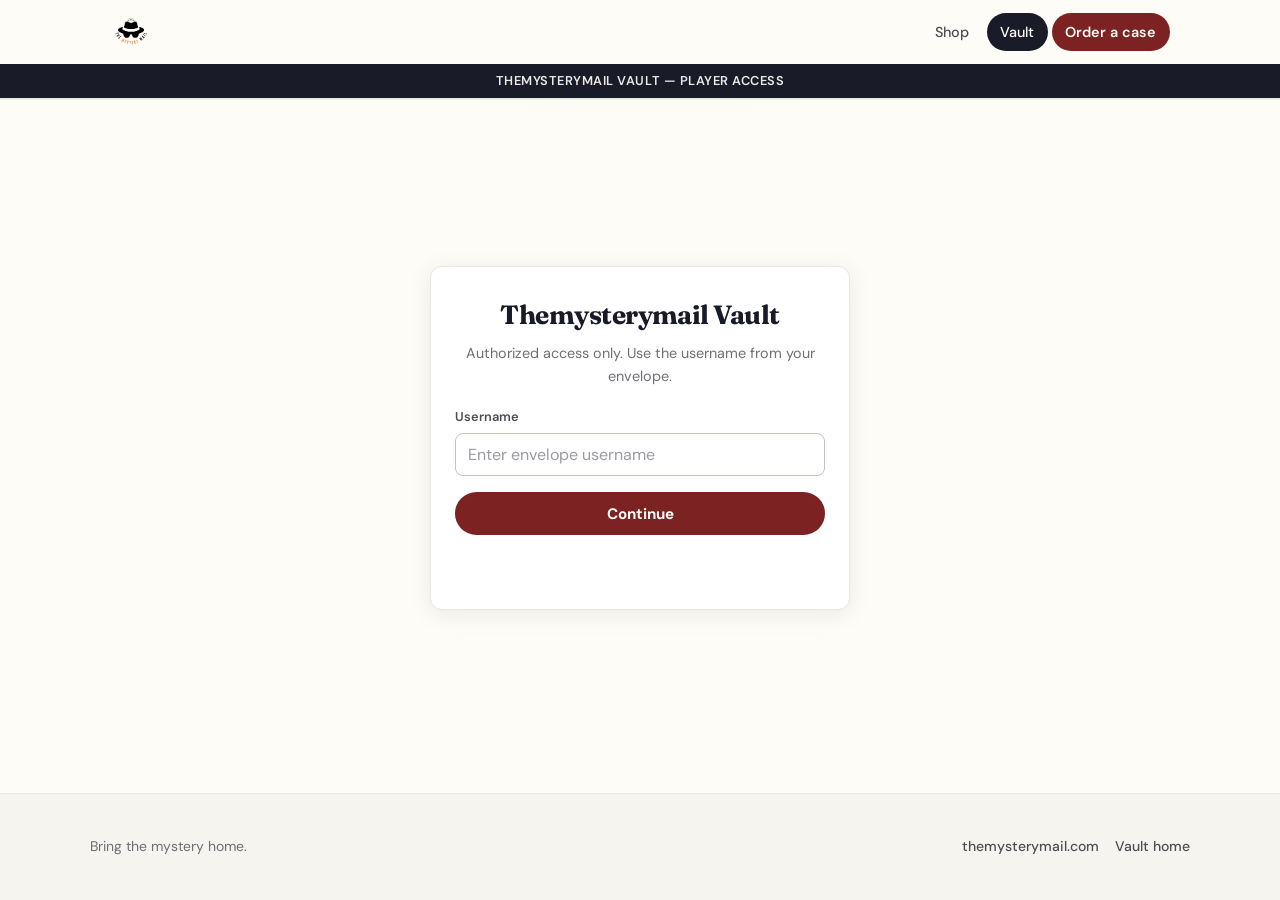
==== themysterymail-vault/index.html @ b169aaae "Initial commit: Themysterymail Vault, brand assets, and project docs Made-with: Cursor" ====
<!DOCTYPE html>
<html lang="en">
  <head>
    <meta charset="utf-8" />
    <meta name="viewport" content="width=device-width, initial-scale=1" />
    <title>Vault — The Mystery Mail</title>
    <link rel="icon" href="images/favicon.png" type="image/png" />
    <link rel="preconnect" href="https://fonts.googleapis.com" />
    <link rel="preconnect" href="https://fonts.gstatic.com" crossorigin />
    <link
      href="https://fonts.googleapis.com/css2?family=DM+Sans:ital,opsz,wght@0,9..40,400;0,9..40,500;0,9..40,600;0,9..40,700;1,9..40,400&family=Fraunces:ital,opsz,wght@0,9..144,600;0,9..144,700;1,9..144,600&display=swap"
      rel="stylesheet"
    />
    <link rel="stylesheet" href="css/vault.css" />
  </head>
  <body>
    <header class="site-header">
      <div class="site-header__row">
        <a class="site-logo" href="https://www.themysterymail.com" target="_blank" rel="noopener noreferrer">
          <img class="site-logo__img" src="images/logo.png" width="220" height="48" alt="The Mystery Mail" />
        </a>
        <nav class="site-nav" aria-label="Main">
          <a href="https://www.themysterymail.com" target="_blank" rel="noopener noreferrer">Shop</a>
          <a href="index.html" class="is-active">Vault</a>
          <a class="btn-nav" href="https://www.themysterymail.com" target="_blank" rel="noopener noreferrer">Order a case</a>
        </nav>
      </div>
      <div class="site-strip"><span>Themysterymail Vault — player access</span></div>
    </header>

    <div class="site-main">
      <div class="vault-shell">
        <div class="vault-card">
          <div class="vault-brand">
            <h1>Themysterymail Vault</h1>
            <p>Authorized access only. Use the username from your envelope.</p>
          </div>
          <form id="username-form" novalidate>
            <label for="username">Username</label>
            <input
              id="username"
              name="username"
              type="text"
              autocomplete="username"
              spellcheck="false"
              placeholder="Enter envelope username"
              required
            />
            <button type="submit" class="btn">Continue</button>
            <p id="msg" class="msg error" role="alert"></p>
          </form>
        </div>
      </div>
    </div>

    <footer class="site-footer">
      <div class="site-footer__inner">
        <p>Bring the mystery home.</p>
        <div class="site-footer__links">
          <a href="https://www.themysterymail.com" target="_blank" rel="noopener noreferrer">themysterymail.com</a>
          <a href="index.html">Vault home</a>
        </div>
      </div>
    </footer>

    <script src="js/vault-core.js"></script>
    <script>
      (async function () {
        const form = document.getElementById("username-form");
        const msg = document.getElementById("msg");
        let data;
        try {
          data = await loadGames();
        } catch (e) {
          msg.textContent =
            "Could not load configuration. Serve this folder over HTTP (e.g. npx serve) or deploy to Netlify.";
          form.querySelector("button").disabled = true;
          return;
        }

        form.addEventListener("submit", function (e) {
          e.preventDefault();
          msg.textContent = "";
          const raw = document.getElementById("username").value;
          const want = raw.trim().toUpperCase();
          if (!want) {
            msg.textContent = "Enter your username.";
            return;
          }
          const game = (data.games || []).find(
            (g) => String(g.username || "").trim().toUpperCase() === want
          );
          if (!game) {
            msg.textContent = "Unknown username. Check your envelope and try again.";
            return;
          }
          setUserGate(game.id);
          window.location.href = "password.html?game=" + encodeURIComponent(game.id);
        });
      })();
    </script>
  </body>
</html>
---- themysterymail-vault/css/vault.css ----
/* Theme aligned with www.themysterymail.com (Wix export palette: cream paper, ink navy, maroon accent) */
:root {
  --tmm-cream: #fdfcf7;
  --tmm-cream-2: #f5f4ee;
  --tmm-ink: #1a1b29;
  --tmm-ink-soft: #4d4d54;
  --tmm-muted: #6e6e76;
  --tmm-maroon: #7d2222;
  --tmm-maroon-hover: #5c1818;
  --tmm-border: #e8e7e0;
  --tmm-border-strong: #c6c5bd;
  --tmm-white: #ffffff;
  --tmm-focus: #116dff;
  --tmm-success: #1f6b45;
  --tmm-error: #a32030;
  --tmm-radius: 12px;
  --tmm-radius-sm: 8px;
  --tmm-header-h: 64px;
  --tmm-strip-h: 40px;
  --font-body: "DM Sans", "Helvetica Neue", Helvetica, Arial, sans-serif;
  --font-display: "Fraunces", Georgia, "Times New Roman", serif;
  --shadow-card: 0 4px 24px rgba(26, 27, 41, 0.08);
  --shadow-header: 0 1px 0 rgba(26, 27, 41, 0.06);
}

*,
*::before,
*::after {
  box-sizing: border-box;
}

html {
  scroll-behavior: smooth;
}

body {
  margin: 0;
  min-height: 100vh;
  display: flex;
  flex-direction: column;
  font-family: var(--font-body);
  font-size: 1rem;
  line-height: 1.55;
  color: var(--tmm-ink);
  background: var(--tmm-cream);
  background-image: radial-gradient(ellipse 100% 80% at 50% -30%, rgba(125, 34, 34, 0.06), transparent 55%);
}

a {
  color: var(--tmm-maroon);
  text-decoration: none;
}

a:hover {
  text-decoration: underline;
}

a:focus-visible,
button:focus-visible,
input:focus-visible,
textarea:focus-visible,
summary:focus-visible,
.file-row:focus-visible {
  outline: 2px solid var(--tmm-focus);
  outline-offset: 2px;
}

/* —— Site header (The Mystery Mail) —— */
.site-header {
  position: sticky;
  top: 0;
  z-index: 100;
  background: rgba(253, 252, 247, 0.92);
  backdrop-filter: blur(10px);
  border-bottom: 1px solid var(--tmm-border);
  box-shadow: var(--shadow-header);
}

.site-header__row {
  max-width: 1100px;
  margin: 0 auto;
  padding: 0 1.25rem;
  min-height: var(--tmm-header-h);
  display: flex;
  align-items: center;
  justify-content: space-between;
  gap: 1rem;
}

.site-logo {
  display: inline-flex;
  align-items: center;
  text-decoration: none;
  line-height: 0;
}

.site-logo:hover {
  text-decoration: none;
  opacity: 0.92;
}

.site-logo__img {
  display: block;
  height: 42px;
  width: auto;
  max-width: min(52vw, 220px);
  object-fit: contain;
}

.site-nav {
  display: flex;
  align-items: center;
  gap: 0.25rem;
}

.site-nav a {
  padding: 0.5rem 0.85rem;
  border-radius: 999px;
  font-size: 0.9rem;
  font-weight: 500;
  color: var(--tmm-ink-soft);
  text-decoration: none;
}

.site-nav a:hover {
  background: var(--tmm-cream-2);
  color: var(--tmm-ink);
  text-decoration: none;
}

.site-nav a.is-active {
  background: var(--tmm-ink);
  color: var(--tmm-cream);
}

.site-nav a.btn-nav {
  background: var(--tmm-maroon);
  color: var(--tmm-cream);
  font-weight: 600;
}

.site-nav a.btn-nav:hover {
  background: var(--tmm-maroon-hover);
  color: var(--tmm-cream);
}

.site-strip {
  background: var(--tmm-ink);
  color: var(--tmm-cream);
  text-align: center;
  font-size: 0.8rem;
  letter-spacing: 0.04em;
  text-transform: uppercase;
  padding: 0.45rem 1rem;
  font-weight: 600;
}

.site-strip span {
  opacity: 0.92;
}

.site-main {
  flex: 1;
  display: flex;
  flex-direction: column;
}

/* —— Footer —— */
.site-footer {
  margin-top: auto;
  border-top: 1px solid var(--tmm-border);
  background: var(--tmm-cream-2);
  padding: 1.75rem 1.25rem;
}

.site-footer__inner {
  max-width: 1100px;
  margin: 0 auto;
  display: flex;
  flex-wrap: wrap;
  align-items: center;
  justify-content: space-between;
  gap: 1rem;
  font-size: 0.875rem;
  color: var(--tmm-muted);
}

.site-footer__links {
  display: flex;
  flex-wrap: wrap;
  gap: 1rem;
}

.site-footer a {
  color: var(--tmm-ink-soft);
  font-weight: 500;
}

.site-footer a:hover {
  color: var(--tmm-maroon);
}

/* —— Vault content —— */
.vault-shell {
  flex: 1;
  display: flex;
  flex-direction: column;
  align-items: center;
  justify-content: center;
  padding: 2rem 1.25rem 3rem;
}

.vault-card--wide {
  width: min(100%, 640px);
}

.vault-card {
  width: min(100%, 420px);
  background: var(--tmm-white);
  border: 1px solid var(--tmm-border);
  border-radius: var(--tmm-radius);
  padding: 1.75rem 1.5rem;
  box-shadow: var(--shadow-card);
}

.vault-brand {
  text-align: center;
  margin-bottom: 1.25rem;
}

.vault-brand h1 {
  margin: 0 0 0.4rem;
  font-family: var(--font-display);
  font-size: 1.65rem;
  font-weight: 700;
  letter-spacing: -0.02em;
  color: var(--tmm-ink);
}

.vault-brand p {
  margin: 0;
  font-size: 0.9rem;
  color: var(--tmm-muted);
}

label {
  display: block;
  font-size: 0.8rem;
  font-weight: 600;
  color: var(--tmm-ink-soft);
  margin-bottom: 0.35rem;
}

input[type="text"],
input[type="password"],
textarea {
  width: 100%;
  padding: 0.65rem 0.75rem;
  border-radius: var(--tmm-radius-sm);
  border: 1px solid var(--tmm-border-strong);
  background: var(--tmm-white);
  color: var(--tmm-ink);
  font-size: 1rem;
  font-family: var(--font-body);
}

input[type="text"] {
  text-transform: uppercase;
}

input[type="text"]::placeholder {
  text-transform: none;
  color: #9a9aa3;
}

.btn {
  display: inline-flex;
  align-items: center;
  justify-content: center;
  width: 100%;
  margin-top: 1rem;
  padding: 0.72rem 1rem;
  border: none;
  border-radius: 999px;
  background: var(--tmm-maroon);
  color: var(--tmm-cream);
  font-weight: 700;
  font-size: 0.95rem;
  font-family: var(--font-body);
  cursor: pointer;
  transition: background 0.15s ease;
}

.btn:hover {
  background: var(--tmm-maroon-hover);
}

.btn-outline {
  background: transparent;
  color: var(--tmm-maroon);
  border: 2px solid var(--tmm-maroon);
}

.btn-outline:hover {
  background: rgba(125, 34, 34, 0.06);
}

.msg {
  margin-top: 0.75rem;
  font-size: 0.875rem;
  min-height: 1.25rem;
}

.msg.error {
  color: var(--tmm-error);
}

.msg.ok {
  color: var(--tmm-success);
}

.password-grid {
  display: grid;
  grid-template-columns: repeat(auto-fill, minmax(2.75rem, 1fr));
  gap: 0.5rem;
  margin-top: 0.5rem;
  max-width: 100%;
}

.password-grid input {
  text-align: center;
  font-size: 0.95rem;
  font-weight: 700;
  padding: 0.55rem 0.25rem;
  text-transform: uppercase;
}

.hint {
  font-size: 0.78rem;
  color: var(--tmm-muted);
  margin-top: 0.75rem;
}

.back {
  display: inline-block;
  margin-top: 1rem;
  font-size: 0.875rem;
  color: var(--tmm-muted);
}

.back:hover {
  color: var(--tmm-maroon);
}

.sr-only {
  position: absolute;
  width: 1px;
  height: 1px;
  padding: 0;
  margin: -1px;
  overflow: hidden;
  clip: rect(0, 0, 0, 0);
  border: 0;
}

/* —— Directory page: outer frame + in-world window —— */
.page-directory .site-main {
  padding: 1rem 1.25rem 1.5rem;
}

.directory-frame {
  flex: 1;
  max-width: 1100px;
  width: 100%;
  margin: 0 auto;
  min-height: min(70vh, 720px);
  display: flex;
  flex-direction: column;
  border-radius: var(--tmm-radius);
  overflow: hidden;
  border: 1px solid var(--tmm-border-strong);
  box-shadow: var(--shadow-card);
}

.desktop {
  flex: 1;
  display: flex;
  flex-direction: column;
  min-height: 0;
  background: #ece9e2;
}

.win-titlebar {
  display: flex;
  align-items: center;
  gap: 0.5rem;
  padding: 0.4rem 0.65rem;
  background: linear-gradient(180deg, #2c3350 0%, #1a1b29 100%);
  border-bottom: 1px solid #000;
  font-size: 0.8rem;
  user-select: none;
  color: #e8ecf4;
}

.win-titlebar .icon {
  width: 14px;
  height: 14px;
  background: var(--tmm-maroon);
  border-radius: 2px;
}

.win-titlebar span.title {
  flex: 1;
  font-weight: 600;
}

.win-btns {
  display: flex;
  gap: 6px;
}

.win-btns button {
  width: 12px;
  height: 12px;
  border-radius: 2px;
  border: none;
  padding: 0;
  cursor: default;
}

.win-btns .min {
  background: #f0c14a;
}
.win-btns .max {
  background: #2ecc71;
}
.win-btns .close {
  background: #e74c3c;
}

.explorer-body {
  flex: 1;
  display: flex;
  min-height: 0;
}

.explorer-sidebar {
  width: 200px;
  background: #f7f6f2;
  border-right: 1px solid var(--tmm-border-strong);
  padding: 0.5rem 0;
  font-size: 0.8rem;
}

.explorer-sidebar .tree-label {
  padding: 0.35rem 0.75rem;
  color: var(--tmm-muted);
  text-transform: uppercase;
  font-size: 0.65rem;
  letter-spacing: 0.06em;
}

.explorer-sidebar .tree-item {
  padding: 0.4rem 0.75rem;
  color: var(--tmm-ink);
  cursor: default;
}

.explorer-sidebar .tree-item.active {
  background: rgba(125, 34, 34, 0.1);
  border-left: 3px solid var(--tmm-maroon);
  font-weight: 600;
}

.explorer-main {
  flex: 1;
  background: #fff;
  color: #1a1a1a;
  padding: 1rem;
  overflow: auto;
}

.explorer-toolbar {
  font-size: 0.75rem;
  color: #555;
  margin-bottom: 1rem;
  padding-bottom: 0.5rem;
  border-bottom: 1px solid #ddd;
}

.file-row {
  display: flex;
  align-items: center;
  gap: 0.5rem;
  padding: 0.45rem 0.5rem;
  border-radius: 4px;
  cursor: pointer;
  max-width: 280px;
}

.file-row:hover {
  background: #f0f4fa;
}

.file-icon {
  width: 32px;
  height: 36px;
  background: linear-gradient(135deg, #fff 40%, #e8edf5);
  border: 1px solid #b0c4de;
  border-radius: 2px;
  font-size: 0.55rem;
  display: grid;
  place-items: center;
  color: #2a4a6e;
  font-weight: 700;
}

.modal-overlay {
  position: fixed;
  inset: 0;
  background: rgba(26, 27, 41, 0.45);
  display: flex;
  align-items: center;
  justify-content: center;
  padding: 1rem;
  z-index: 200;
}

.modal-notepad {
  width: min(100%, 520px);
  background: #f0f0c8;
  border: 1px solid #8b8b6a;
  border-radius: 4px;
  box-shadow: 0 12px 40px rgba(0, 0, 0, 0.35);
  overflow: hidden;
}

.modal-notepad .np-titlebar {
  background: #fff;
  padding: 0.35rem 0.6rem;
  font-size: 0.8rem;
  border-bottom: 1px solid #ccc;
  display: flex;
  justify-content: space-between;
  align-items: center;
  color: var(--tmm-ink);
}

.modal-notepad textarea {
  width: 100%;
  min-height: 220px;
  border: none;
  background: #f0f0c8;
  font-family: Consolas, "Courier New", monospace;
  font-size: 0.9rem;
  padding: 0.75rem;
  resize: vertical;
  color: #1a1a1a;
}

.modal-notepad .np-close {
  background: var(--tmm-maroon);
  color: #fff;
  border: none;
  width: 28px;
  height: 26px;
  border-radius: 4px;
  cursor: pointer;
  font-size: 1rem;
  line-height: 1;
}

@media (max-width: 640px) {
  .site-nav a {
    padding: 0.45rem 0.55rem;
    font-size: 0.82rem;
  }

  .site-logo__img {
    height: 34px;
    max-width: min(48vw, 200px);
  }
}

@media (prefers-reduced-motion: reduce) {
  *,
  *::before,
  *::after {
    animation-duration: 0.01ms !important;
    transition-duration: 0.01ms !important;
  }

  html {
    scroll-behavior: auto;
  }
}
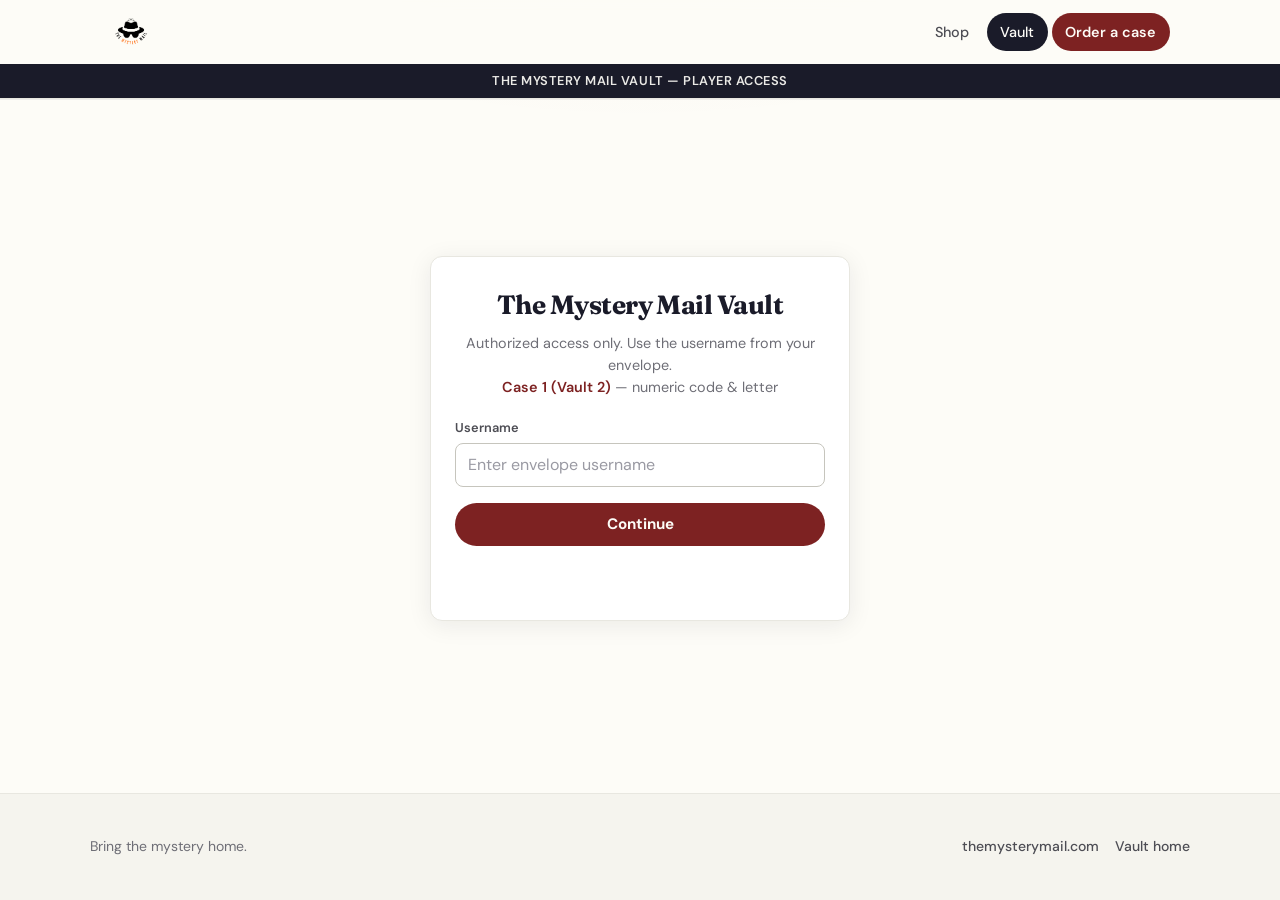
==== commit d9fa34ff: "Rebrand to The Mystery Mail Vault; add Case 1 (Vault 2) numeric page and letter reveal Made-with: Cu" ====
--- a/themysterymail-vault/index.html
+++ b/themysterymail-vault/index.html
@@ -25,15 +25,19 @@
           <a class="btn-nav" href="https://www.themysterymail.com" target="_blank" rel="noopener noreferrer">Order a case</a>
         </nav>
       </div>
-      <div class="site-strip"><span>Themysterymail Vault — player access</span></div>
+      <div class="site-strip"><span>The Mystery Mail Vault — player access</span></div>
     </header>
 
     <div class="site-main">
       <div class="vault-shell">
         <div class="vault-card">
           <div class="vault-brand">
-            <h1>Themysterymail Vault</h1>
+            <h1>The Mystery Mail Vault</h1>
             <p>Authorized access only. Use the username from your envelope.</p>
+            <p class="vault-alt-entry">
+              <a href="case-1-vault-2.html">Case 1 (Vault 2)</a>
+              <span class="vault-alt-entry__meta"> — numeric code &amp; letter</span>
+            </p>
           </div>
           <form id="username-form" novalidate>
             <label for="username">Username</label>
--- a/themysterymail-vault/css/vault.css
+++ b/themysterymail-vault/css/vault.css
@@ -519,23 +519,34 @@
   position: fixed;
   inset: 0;
   background: rgba(26, 27, 41, 0.45);
-  display: flex;
-  align-items: center;
-  justify-content: center;
   padding: 1rem;
   z-index: 200;
+  display: flex;
+  align-items: center;
+  justify-content: center;
+  overflow-y: auto;
+  -webkit-overflow-scrolling: touch;
+}
+
+.modal-overlay[hidden] {
+  display: none !important;
 }
 
 .modal-notepad {
   width: min(100%, 520px);
+  max-width: 100%;
   background: #f0f0c8;
   border: 1px solid #8b8b6a;
   border-radius: 4px;
   box-shadow: 0 12px 40px rgba(0, 0, 0, 0.35);
   overflow: hidden;
+  display: flex;
+  flex-direction: column;
+  max-height: min(90vh, 640px);
 }
 
 .modal-notepad .np-titlebar {
+  flex-shrink: 0;
   background: #fff;
   padding: 0.35rem 0.6rem;
   font-size: 0.8rem;
@@ -546,16 +557,69 @@
   color: var(--tmm-ink);
 }
 
-.modal-notepad textarea {
+.modal-notepad .np-body-wrap {
+  flex: 1;
+  min-height: 0;
+  overflow: auto;
+  -webkit-overflow-scrolling: touch;
+  background: #f0f0c8;
+}
+
+.modal-notepad .np-body {
+  margin: 0;
   width: 100%;
-  min-height: 220px;
+  min-height: 200px;
   border: none;
-  background: #f0f0c8;
-  font-family: Consolas, "Courier New", monospace;
-  font-size: 0.9rem;
-  padding: 0.75rem;
-  resize: vertical;
-  color: #1a1a1a;
+  background: transparent;
+  font-family: Consolas, "Courier New", ui-monospace, monospace;
+  font-size: 0.95rem;
+  line-height: 1.5;
+  padding: 0.85rem 0.9rem;
+  color: #0d0d0d;
+  white-space: pre-wrap;
+  word-wrap: break-word;
+  overflow-wrap: anywhere;
+}
+
+.modal-notepad .np-body:focus {
+  outline: none;
+}
+
+.modal-notepad .np-body:focus-visible {
+  outline: 2px solid var(--tmm-focus);
+  outline-offset: -2px;
+}
+
+.modal-notepad .np-code-em {
+  font-weight: 800;
+  font-size: 1.15em;
+  color: var(--tmm-maroon);
+  letter-spacing: 0.12em;
+  background: rgba(125, 34, 34, 0.12);
+  padding: 0.05em 0.2em;
+  border-radius: 4px;
+}
+
+.modal-notepad .np-code-banner {
+  flex-shrink: 0;
+  margin: 0;
+  padding: 0.65rem 0.9rem;
+  text-align: center;
+  font-size: 0.95rem;
+  font-weight: 600;
+  color: var(--tmm-ink);
+  background: linear-gradient(180deg, #f5e6e6 0%, #edd4d4 100%);
+  border-top: 2px solid var(--tmm-maroon);
+}
+
+.modal-notepad .np-code-digits {
+  display: inline-block;
+  font-family: Consolas, "Courier New", ui-monospace, monospace;
+  font-size: 1.5rem;
+  font-weight: 800;
+  letter-spacing: 0.25em;
+  color: var(--tmm-maroon);
+  margin-left: 0.15em;
 }
 
 .modal-notepad .np-close {
@@ -570,6 +634,176 @@
   line-height: 1;
 }
 
+/* —— Vault home: secondary entry —— */
+.vault-alt-entry {
+  text-align: center;
+  font-size: 0.85rem;
+  margin: 0.75rem 0 0;
+  line-height: 1.45;
+}
+
+.vault-alt-entry a {
+  font-weight: 600;
+  color: var(--tmm-maroon);
+}
+
+.vault-alt-entry__meta {
+  color: var(--tmm-muted);
+  font-weight: 400;
+}
+
+/* —— Case 1 (Vault 2): numeric grid & letter reveal —— */
+.page-vault-2 input.numeric-cell,
+.page-vault-2 input[type="text"].numeric-cell {
+  text-transform: none;
+  font-variant-numeric: tabular-nums;
+}
+
+.numeric-grid {
+  display: grid;
+  grid-template-columns: repeat(4, minmax(0, 1fr));
+  gap: 0.65rem;
+  margin-top: 0.5rem;
+  max-width: 300px;
+  margin-left: auto;
+  margin-right: auto;
+}
+
+.numeric-grid .numeric-cell {
+  text-align: center;
+  font-size: 1.2rem;
+  font-weight: 700;
+  letter-spacing: 0.02em;
+  padding: 0.6rem 0.35rem;
+}
+
+.decode-wrap {
+  margin-top: 1.25rem;
+  text-align: center;
+}
+
+.btn-decode {
+  margin-top: 0;
+  box-shadow: 0 4px 20px rgba(125, 34, 34, 0.25);
+  animation: decodePulse 2.2s ease-in-out infinite;
+}
+
+@keyframes decodePulse {
+  0%,
+  100% {
+    box-shadow: 0 4px 20px rgba(125, 34, 34, 0.22);
+    transform: translateY(0);
+  }
+  50% {
+    box-shadow: 0 6px 28px rgba(125, 34, 34, 0.38);
+    transform: translateY(-1px);
+  }
+}
+
+.btn-decode:hover {
+  animation: none;
+}
+
+.letter-pack {
+  margin-top: 1.75rem;
+}
+
+.letter-pack__chrome {
+  display: flex;
+  align-items: center;
+  padding: 0.45rem 0.75rem;
+  background: linear-gradient(180deg, #2c3350 0%, #1a1b29 100%);
+  color: #e8ecf4;
+  font-size: 0.72rem;
+  font-weight: 600;
+  letter-spacing: 0.08em;
+  text-transform: uppercase;
+  border-radius: var(--tmm-radius-sm) var(--tmm-radius-sm) 0 0;
+  border: 1px solid rgba(0, 0, 0, 0.35);
+  border-bottom: none;
+}
+
+.letter-pack__inner {
+  position: relative;
+  overflow: hidden;
+  border-radius: 0 0 var(--tmm-radius-sm) var(--tmm-radius-sm);
+  border: 1px solid var(--tmm-border-strong);
+  border-top: none;
+  background: var(--tmm-cream-2);
+  box-shadow: var(--shadow-card);
+}
+
+.letter-pack__inner::after {
+  content: "";
+  position: absolute;
+  inset: 0;
+  z-index: 2;
+  background: linear-gradient(145deg, #1a1b29 0%, #352028 42%, var(--tmm-maroon) 100%);
+  opacity: 1;
+  pointer-events: none;
+  transform-origin: 50% 40%;
+}
+
+.letter-pack__inner--static::after {
+  display: none;
+}
+
+.letter-pack__inner--static img {
+  opacity: 1;
+  transform: none;
+}
+
+.letter-pack__inner img {
+  display: block;
+  width: 100%;
+  height: auto;
+  position: relative;
+  z-index: 1;
+  opacity: 0;
+  transform: scale(0.94) translateY(12px);
+}
+
+.letter-pack__inner--revealing::after {
+  animation: letterSealBreak 1.35s cubic-bezier(0.45, 0, 0.2, 1) forwards;
+}
+
+.letter-pack__inner--revealing img {
+  animation: letterPaperIn 1.05s cubic-bezier(0.22, 1, 0.36, 1) 0.42s forwards;
+}
+
+.letter-pack__inner--done::after {
+  display: none;
+}
+
+.letter-pack__inner--done img {
+  opacity: 1;
+  transform: none;
+}
+
+@keyframes letterSealBreak {
+  0% {
+    opacity: 1;
+    transform: scale(1) rotate(0deg);
+    filter: brightness(1);
+  }
+  40% {
+    opacity: 0.92;
+    filter: brightness(1.15);
+  }
+  100% {
+    opacity: 0;
+    transform: scale(1.12) translateY(-18%);
+    filter: blur(6px);
+  }
+}
+
+@keyframes letterPaperIn {
+  to {
+    opacity: 1;
+    transform: scale(1) translateY(0);
+  }
+}
+
 @media (max-width: 640px) {
   .site-nav a {
     padding: 0.45rem 0.55rem;
@@ -593,4 +827,24 @@
   html {
     scroll-behavior: auto;
   }
-}
+
+  .btn-decode {
+    animation: none;
+  }
+
+  .letter-pack__inner--revealing::after,
+  .letter-pack__inner--revealing img {
+    animation: none !important;
+  }
+
+  .letter-pack__inner--revealing::after {
+    opacity: 0;
+    display: none;
+  }
+
+  .letter-pack__inner--revealing img,
+  .letter-pack__inner--done img {
+    opacity: 1;
+    transform: none;
+  }
+}
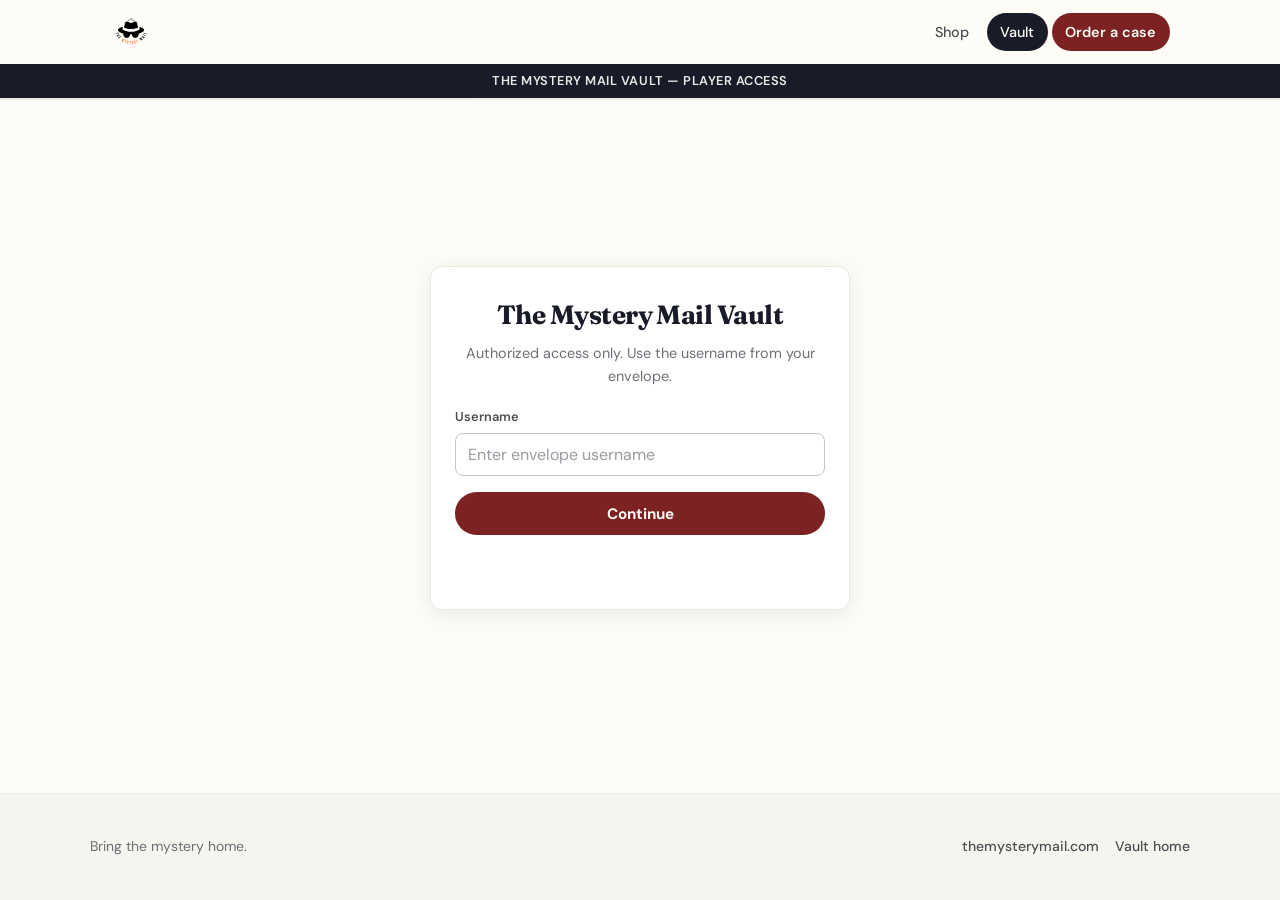
==== commit 1b1823ae: "Remove Vault 2 link from home; document QR-only access Made-with: Cursor" ====
--- a/themysterymail-vault/index.html
+++ b/themysterymail-vault/index.html
@@ -34,10 +34,6 @@
           <div class="vault-brand">
             <h1>The Mystery Mail Vault</h1>
             <p>Authorized access only. Use the username from your envelope.</p>
-            <p class="vault-alt-entry">
-              <a href="case-1-vault-2.html">Case 1 (Vault 2)</a>
-              <span class="vault-alt-entry__meta"> — numeric code &amp; letter</span>
-            </p>
           </div>
           <form id="username-form" novalidate>
             <label for="username">Username</label>
--- a/themysterymail-vault/css/vault.css
+++ b/themysterymail-vault/css/vault.css
@@ -634,24 +634,6 @@
   line-height: 1;
 }
 
-/* —— Vault home: secondary entry —— */
-.vault-alt-entry {
-  text-align: center;
-  font-size: 0.85rem;
-  margin: 0.75rem 0 0;
-  line-height: 1.45;
-}
-
-.vault-alt-entry a {
-  font-weight: 600;
-  color: var(--tmm-maroon);
-}
-
-.vault-alt-entry__meta {
-  color: var(--tmm-muted);
-  font-weight: 400;
-}
-
 /* —— Case 1 (Vault 2): numeric grid & letter reveal —— */
 .page-vault-2 input.numeric-cell,
 .page-vault-2 input[type="text"].numeric-cell {
@@ -680,6 +662,28 @@
 .decode-wrap {
   margin-top: 1.25rem;
   text-align: center;
+}
+
+.letter-actions {
+  margin-top: 1rem;
+  text-align: center;
+}
+
+.btn-download-img {
+  width: auto;
+  max-width: 100%;
+  display: inline-flex;
+  margin-top: 0;
+  padding-left: 1.25rem;
+  padding-right: 1.25rem;
+}
+
+.letter-actions__hint {
+  margin: 0.65rem auto 0;
+  font-size: 0.78rem;
+  color: var(--tmm-muted);
+  line-height: 1.45;
+  max-width: 26rem;
 }
 
 .btn-decode {
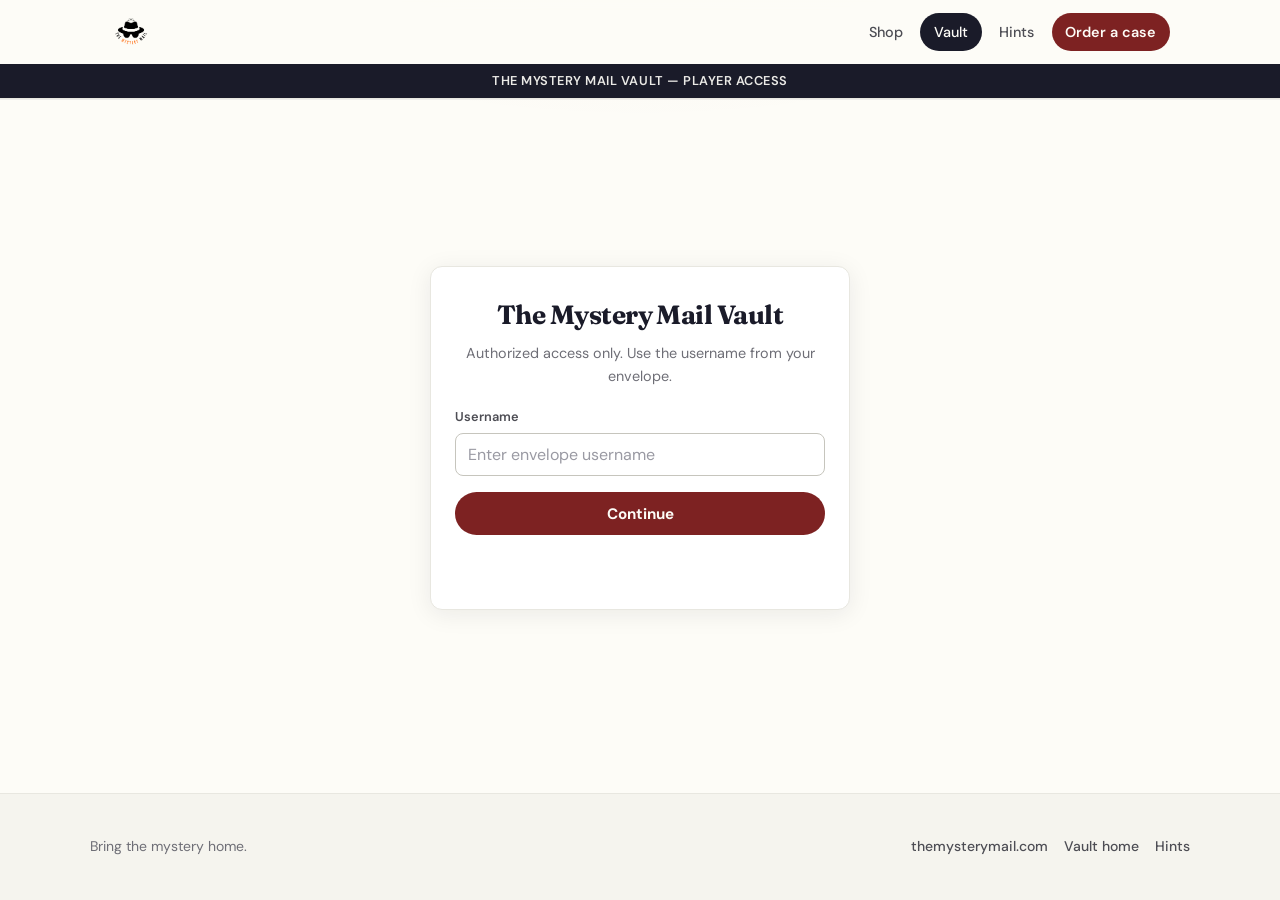
==== commit be9f825e: "Add hints.html hub (Final Whistle), vault-themed CSS, nav links; document assets copy Co-authored-by" ====
--- a/themysterymail-vault/index.html
+++ b/themysterymail-vault/index.html
@@ -22,6 +22,7 @@
         <nav class="site-nav" aria-label="Main">
           <a href="https://www.themysterymail.com" target="_blank" rel="noopener noreferrer">Shop</a>
           <a href="index.html" class="is-active">Vault</a>
+          <a href="hints.html">Hints</a>
           <a class="btn-nav" href="https://www.themysterymail.com" target="_blank" rel="noopener noreferrer">Order a case</a>
         </nav>
       </div>
@@ -59,6 +60,7 @@
         <div class="site-footer__links">
           <a href="https://www.themysterymail.com" target="_blank" rel="noopener noreferrer">themysterymail.com</a>
           <a href="index.html">Vault home</a>
+          <a href="hints.html">Hints</a>
         </div>
       </div>
     </footer>
--- a/themysterymail-vault/css/vault.css
+++ b/themysterymail-vault/css/vault.css
@@ -333,6 +333,24 @@
   font-weight: 700;
   padding: 0.55rem 0.25rem;
   text-transform: uppercase;
+  transition:
+    border-color 0.15s ease,
+    background-color 0.15s ease,
+    box-shadow 0.15s ease;
+}
+
+.password-grid input.pass-cell--ok,
+.numeric-grid .numeric-cell.pass-cell--ok {
+  border-color: var(--tmm-success);
+  background: rgba(31, 107, 69, 0.1);
+  box-shadow: 0 0 0 1px rgba(31, 107, 69, 0.2);
+}
+
+.password-grid input.pass-cell--bad,
+.numeric-grid .numeric-cell.pass-cell--bad {
+  border-color: var(--tmm-error);
+  background: rgba(163, 32, 48, 0.07);
+  box-shadow: 0 0 0 1px rgba(163, 32, 48, 0.18);
 }
 
 .hint {
@@ -657,6 +675,10 @@
   font-weight: 700;
   letter-spacing: 0.02em;
   padding: 0.6rem 0.35rem;
+  transition:
+    border-color 0.15s ease,
+    background-color 0.15s ease,
+    box-shadow 0.15s ease;
 }
 
 .decode-wrap {
